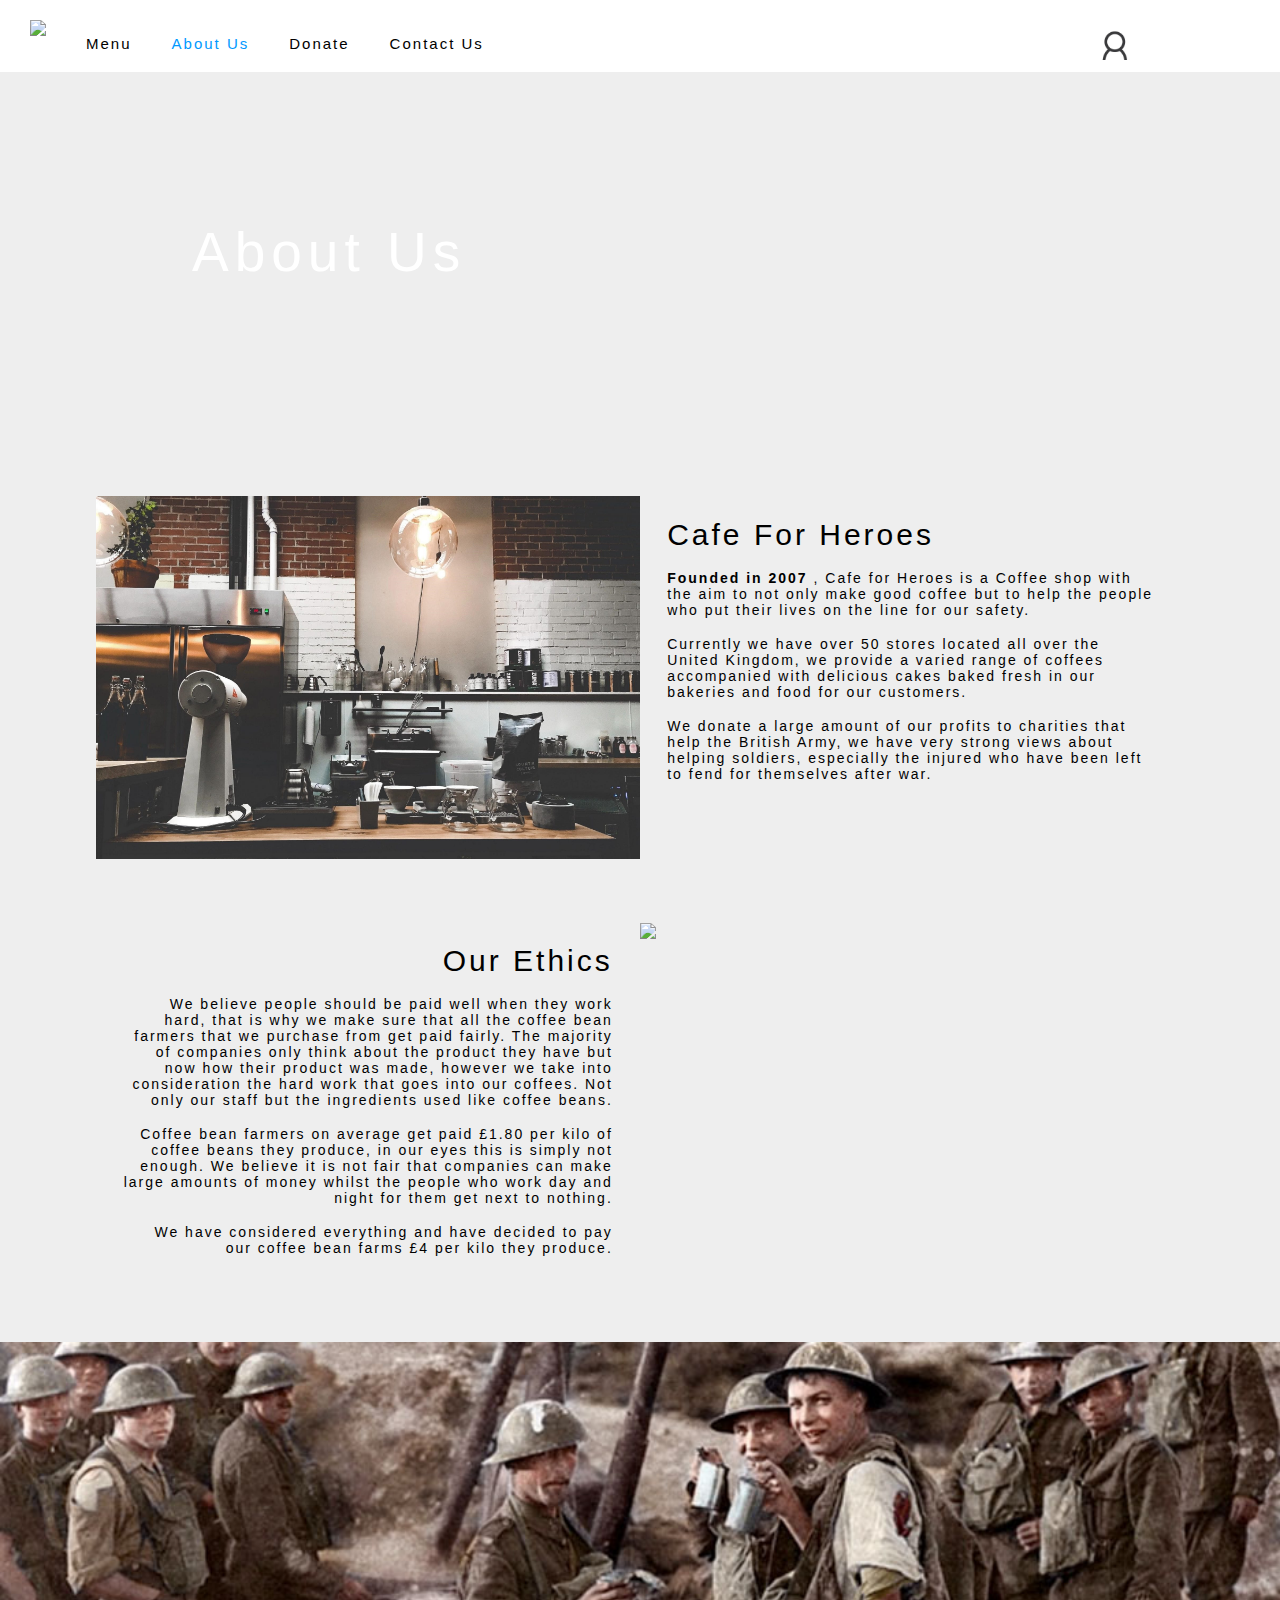
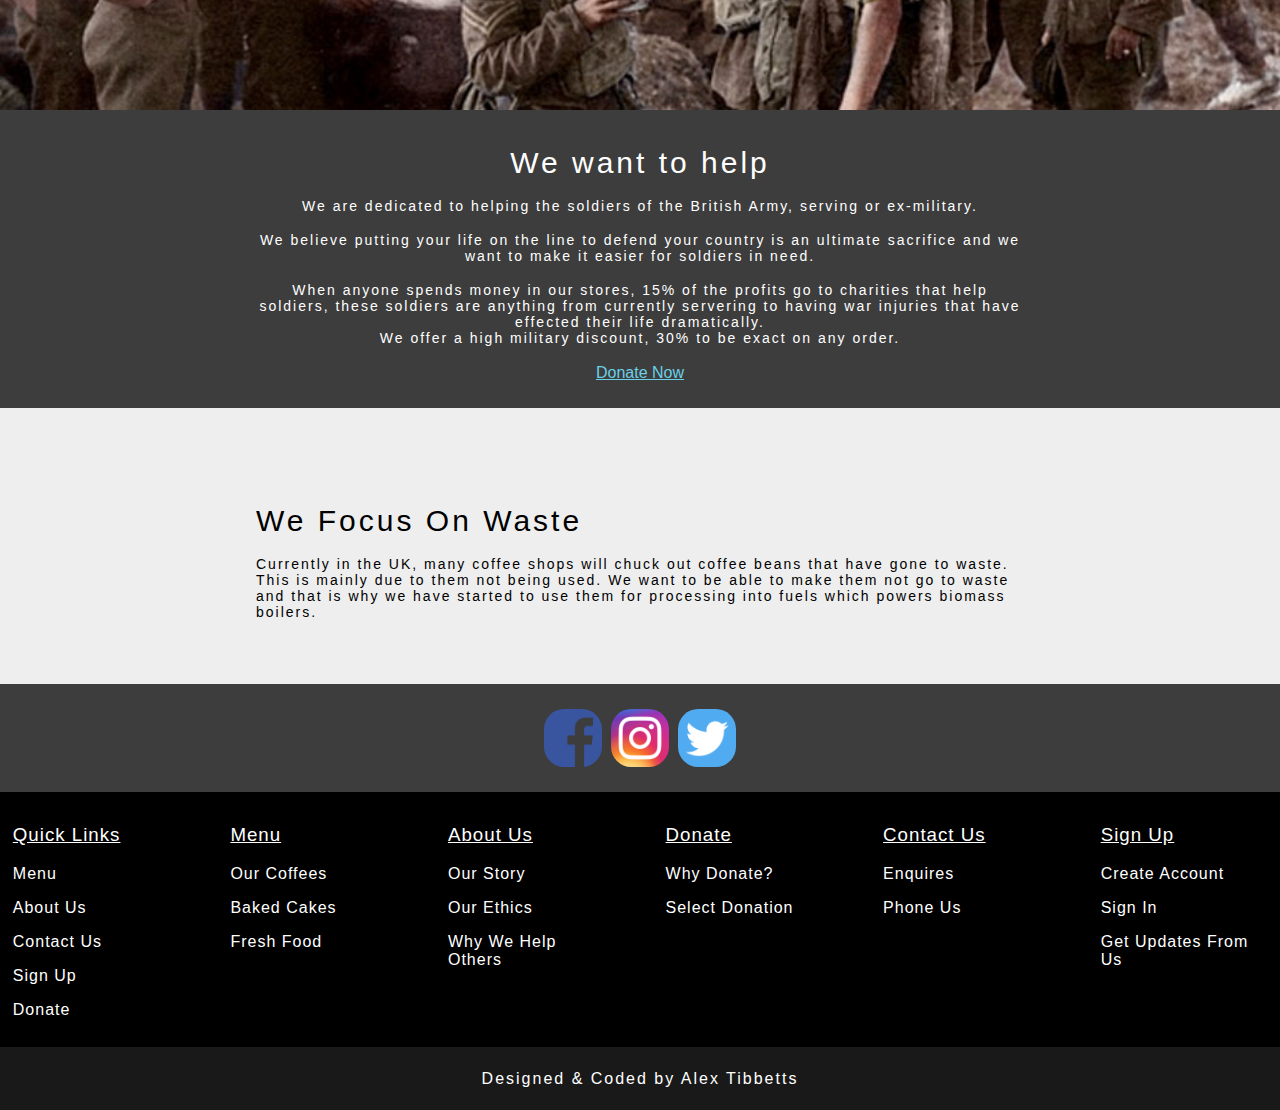
==== aboutUs.html @ fe607f74 "Add files via upload" ====
<!DOCTYPE html>
<html lang="en"> 
    <head>
        <meta charset="UTF-8">
        <meta name="viewport" content="width=device-width, initial-scale=1.0"> <!-- Responsive -->
        <meta http-equiv="X-UA-Compatible" content="IE=edge">
        <title> CafeForHeroes - About Us </title>
        <link rel="Stylesheet" type="text/css" href="Stylesheet.css"> 
        <link rel="icon" type="image/png" href="Images/Favicon.png">
    </head>
    <body>
        <div id="NavbarBackground">
            <div id="Navbar">
                <div class="NavbarContent" style="margin-left: 30px;">
                    <a href="index.html"><img src="images/hfh.png" id="NavbarImg"></a>
                </div>
                <div style="padding-top: 15px;">
                    <div class="NavbarContent">
                        <a href="menu.html"> Menu </a>
                    </div>
                    <div class="NavbarContent">
                        <a href="#" style="color: rgb(0, 153, 255);"> About Us </a>
                    </div>
                    <div class="NavbarContent">
                        <a href="donate.html"> Donate </a>
                    </div>
                    <div class="NavbarContent">
                        <a href="contact.html"> Contact Us </a>
                    </div> 
                    <a href="signUp.html"><img src="Images/LogIn.jpeg" id="SignUp"></a>
                    <br style="clear: both">
                </div>
            </div>
        </div>
        <div id="AboutUsTop">
            <h2>About Us</h2> 
        </div>
        <div class="AboutUsContainers">
            <img src="Images/CoffeeShop.png" class="AboutUsImage">
            <div id="AboutUsTxtRight" class="AboutUsAllTxt">
                <h2> Cafe For Heroes </h2> <br>
                <p> <b> Founded in 2007 </b>, Cafe for Heroes is a Coffee shop with the aim to not only make good coffee but to help the people 
                    who put their lives on the line for our safety. </p> <br>
                <p> Currently we have over 50 stores located all over the United Kingdom, we provide a varied range of coffees accompanied with 
                    delicious cakes baked fresh in our bakeries and food for our customers. </p> <br>
                <p> We donate a large amount of our profits to charities that help the British Army, we have very strong views about helping soldiers,
                    especially the injured who have been left to fend for themselves after war. </p>
            </div>  <br style="clear: both;">
        </div>
        <div class="AboutUsContainers">
            <div id="AboutUsTxtLeft" class="AboutUsAllTxt">
                <h2> Our Ethics </h2> <br>
                <p> We believe people should be paid well when they work hard, that is why we make sure that all the coffee bean farmers that we purchase
                    from get paid fairly. The majority of companies only think about the product they have but now how their product was made, however we take into 
                    consideration the hard work that goes into our coffees. Not only our staff but the ingredients used like coffee beans. </p> <br>
                <p> Coffee bean farmers on average get paid £1.80 per kilo of coffee beans they produce, in our eyes this is simply not enough. We believe it is not fair that
                    companies can make large amounts of money whilst the people who work day and night for them get next to nothing. </p> <br>
                <p> We have considered everything and have decided to pay our coffee bean farms £4 per kilo they produce.</p>

            </div>
            <img src="images/CoffeeFarmAboutUs.png" class="AboutUsImage"> 
            <br style="clear: both;">
        </div>
        <div id="AboutUsHelp">
            <img src="Images/AboutUsBanner.png" style="width: 100%;">
            <div id="AboutDonateTxt" class="AboutUsContainers">
                <h2> We want to help </h2> <br>
                <p> We are dedicated to helping the soldiers of the British Army, serving or ex-military. </p> <br>
                <p> We believe putting your life on the line to defend your country is an ultimate sacrifice and we want to make it easier for soldiers in need. </p> <br> 
                <p> When anyone spends money in our stores, 15% of the profits go to charities that help soldiers, these soldiers are anything from currently 
                    servering to having war injuries that have effected their life dramatically.</p>
                <p> We offer a high military discount, 30% to be exact on any order. </p> <br>
                <a href="donate.html" style="color: rgb(105, 208, 231);"> Donate Now </a>
            </div>
        </div>
        <div id="AboutUsBottom">
            <div id="WasteTxt" class="AboutUsContainers">
                <h2> We Focus On Waste </h2> <br>
                <p> Currently in the UK, many coffee shops will chuck out coffee beans that have gone to waste. This is mainly due to them not being used.
                    We want to be able to make them not go to waste and that is why we have started to use them for processing into fuels which powers biomass boilers. </p>
            </div>
        </div>
        <div id="Icons"> 
            <div id="CenterIcons">
                <a><img src="Images/1.png" style="margin-right: 5%;"></a>
                <a><img src="Images/2.jpeg" style="margin-right: 5%;"></a>
                <a><img src="Images/3.png"></a> <br style="clear: both;">
            </div>
        </div> 
        <div id="Sitemap">
            <span id="SitemapListRight">
            <div class="SitemapList">
                <h3> Quick Links </h3> 
                <p> Menu </p>
                <p> About Us </p>
                <p> Contact Us </p>
                <p> Sign Up </p>
                <p> Donate </p>
            </div> 
            <div class="SitemapList">
                <h3> Menu </h3> 
                <p> Our Coffees </p> 
                <p> Baked Cakes </p>
                <p> Fresh Food </p>
            </div> 
            <div class="SitemapList">
                <h3> About Us </h3> 
                <p> Our Story </p>
                <p> Our Ethics </p>
                <p> Why We Help Others </p>
            </div> 
            <div class="SitemapList">
                <h3> Donate </h3> 
                <p> Why Donate? </p>
                <p> Select Donation </p>
            </div> 
            <div class="SitemapList">
                <h3> Contact Us </h3> 
                <p> Enquires </p>
                <p> Phone Us </p>
            </div>  
            </span>
            <div class="SitemapList">
                <h3> Sign Up </h3> 
                <p> Create Account </p>
                <p> Sign In </p>
                <p> Get Updates From Us </p>
            </div> <br style="clear: both;">
        </div>
        <div id="credits">
            <p> Designed & Coded by Alex Tibbetts </p>
        </div>
    </body>
</html>
---- Stylesheet.css ----
body {
    margin: 0;
    font-family: sans-serif;
    background-color: rgb(238, 238, 238);
    width: 100%;
    height: 100%;
}

#TopLink {
    text-align: center;
    background-color: black;
    padding: .25% 0;
}

#TopLink a {
    margin: 0;
    color: white;
}

#slideshowImg {
    background-image: url(Images/Slideshow/1.jpg);
    width: 100%;
    height: 400px;
    background-position: center;
    background-size: cover;
    transition: background 0.5s linear; 
}

#HomeTitle {
    text-align: center;
    background-color: rgb(0, 0, 0);
    padding: 2% 0;
    color: white;
    box-shadow: 0px 10px 10px 0px black;
}

#HomeTitle h2 {
    margin: 0;
    font-size: 35px;
    letter-spacing: 4px;
}

#HomeTitle p {
    font-size: 20px;
    letter-spacing: 1px;
}

hr {
    width: 65%;
    margin: 50px auto 0;
    border: 1px solid rgb(96, 95, 95);
    opacity: 0.5;
}
#Navbar {
    background-color: white;
    font-weight: bold;
    width: 100%;
    margin: 0 auto; 
}

#NavbarImg {
    height: 50px;
    transition: 1s;
}

#NavbarImg:hover {
    transition: 1s;
    transform: scale(1.1);
}

.NavbarContent {
    font-size: 15px;
    letter-spacing: 2px;
    cursor: pointer;
    float: left;
    padding: 0;
    text-align: left;
    text-decoration: none;
    transition: 1s;
    margin: 20px;
}


#Navbar .NavbarContent:hover a {
    color: rgb(0, 153, 255);
    transition: 1s;
}


#Navbar a {
    font-weight: lighter;
    transition: 1s;
    color: black;
    text-decoration: none;
    display: block;
}

#SignUp {
    height: 30px;
    float: right;
    margin-top: 15px;
    margin-right: 150px;
    cursor: pointer;
}

#SignUp:hover {
    transform: scale(120%);
}

#indexStillBack {
    background-image: url(Images/accountBackground.png);
    background-size: cover;
    background-repeat: no-repeat;
    background-attachment: fixed;
    padding: 150px 0;
}

#CoffeeHome {
    width: 65%;
    margin: 0 auto 100px;
}

.CoffeeContent {
    text-align: center;
    width: 25%; 
    padding: 2% 1%;
    background-color: white;
    box-shadow: 0px 3px 20px 2px black;
    float: left;
}

#menuLinkButton {
    background-color: rgb(201, 236, 250);
    text-align: center;
    width: 25%;
    padding: 1%;
    border: 1px solid black;
    box-shadow: 0px 3px 20px 3px black;
    margin: 25px 0;
    cursor: pointer;
    transition: 1s;
}

#menuLinkButton:hover  {
    transition: 1s;
    opacity: 1;
    transform: scale(1.05);
}

.CoffeeContent img {
    width: 85%;
    max-height: 300px;
}

#CoffeeButton {
    letter-spacing: 2px;
    padding: 15px 0;
    cursor: pointer;
    text-align: center;
    border-radius: 25px;
    margin: 20px auto 0;
    max-width: 200px;
    transition: 1s;
    border: 1px solid rgb(13, 13, 214);
}

#CoffeeButton a {
    text-decoration: none;
    color: rgb(13, 13, 214);
}

#CoffeeButton:hover {
    transition: 1s;
    box-shadow: 0px 0px 5px 0px rgb(13, 13, 214);
}

#AboutCoffee {
    width: 83%;
    margin:  180px auto 0;
    background-color: white; 
}

#AboutTxtLeft {
    text-align: center;
    padding: 2.5%;
    width: 45%;
    float: left;
}

#AboutImg {
    width: 45%;
    margin: 2.5%;
    float: left;
}

#CoffeeCenter:hover p {
    transition: 1s;
    transform: scale(1.1);
    opacity: 1;
}

#AboutCoffee p {
    font-size: 14px;
}

#Icons img {
    width: 30%;
    border-radius: 35%;
    float: left;
    cursor: pointer;
}

#Icons {
    background-color: rgb(61, 61, 61);
    padding: 2% 0;
}

#credits {
    background-color: rgb(25, 25, 25);
    padding: .5% 0;
    text-align: center;
    color: white;
    letter-spacing: 2px;
}

#CenterIcons {
    width: 15%;
    margin: 0 auto;
}

#Icons img:hover {
    transform: scale(90%);
}

#Sitemap {
    background-color: black;
    color: white;
}

.SitemapList {
    width: 13%;
    float: left;
    text-align: left;
    padding: 1%;
}

.SitemapList h3 , .SitemapList p {
    font-weight:lighter;
    letter-spacing: 1px;
}

.SitemapList h3 {
    text-decoration: underline;
}

#SitemapListRight .SitemapList {
    margin-right: 2%;
}

#OthersFlag {
    filter: grayscale(50%);
    opacity: 0.8;
    width: 35%;
    max-height: 90%;
    margin: 2.5% 0 2.5% 5%;
    float: left;
}

#OthersRight {
    width: 50%;
    margin: 2.5% 5% 2.5% 0;
    height: 90%;
    float: right;
}

#Others {
    width: 100%;
    height: 105vh;
    position: relative;
    background-image: url(Images/Soldier2.jpeg);
    background-size: cover;
}

.OthersBoxes img {
    width: 100%;
    max-height: 200px;
}

.OthersBoxes {
    opacity: 0.85;
    box-shadow: 0px 3px 20px 2px black;
    background-color: white;
    float: left;
    width: 47.5%;
    max-height: 375px;
    transition: 1s;
}

.OthersBoxes:hover {
    opacity: 1;
    box-shadow: 0px 3px 20px 5px black;
    transition: 1s;
    transform: scale(1.05);
}

.BoxesTxt {
    padding: 2.5% 5% 5%;
}

#BoxesButton {
    letter-spacing: 2px;
    padding: 5px 0;
    cursor: pointer;
    text-align: center;
    border-radius: 25px;
    margin-top: 5px;
    max-width: 200px;
    transition: 1s;
    border:  1px solid rgb(129, 200, 228);
}

#BoxesButton a {
    text-decoration: none;
    color: rgb(129, 200, 228);
    transition: 1s;
}

#BoxesButton:hover {
    background-color:rgb(129, 200, 228);
    transition: 1s;
}

#BoxesButton:hover a {
    color: white;
}

#Partnerships {
    background-image: url(Images/PartnerBackground.jpeg);
    background-size: cover;
    background-repeat: no-repeat;
    background-attachment: fixed;
    padding: 50px;
    text-align: center;
}

#Partnerships img {
    width: 100%;
}

#PartnershipsCenter {
    width: 15%;
    margin: 0 auto;
}

#MenuTop {
    background-image: url(Images/MenuTop.png);
    min-height: 30vh;
    padding-top: 50px;
    background-repeat: no-repeat;
    background-size: cover;
}

#MenuBody {
    background-image: url(Images/MenuImages/MenuBackground.png);
    background-repeat: no-repeat;
    background-attachment: fixed;
    background-size: cover;
    padding: 50px 0;
}

#MenuWidth {
    width: 1020px; 
    margin: 0 auto; 
}

#MenuTopTxt {
    padding: 10px;
    width: 480px;
    text-align: center;
    height: 200px;
    height: 100%;
}

#MenuTopTxt p {
    font-size: 20px;
    letter-spacing: 3px;
}

#MenuTopTxt h2 {
    letter-spacing: 3px;
    font-size: 40px;
}

.MenuImages img {
    width: 100%;
    transition: 1s;
}

.MenuImages {
    width: 75%;
    margin: 20px auto;
    text-align: center;
}

.MenuProduct {
    cursor: pointer;
    width: 17%;
    padding: 2.5%;
    background-color:white;
    box-shadow: 0px 3px 20px 2px black;
    float: left;
    margin-top: 25px;
}

.Ingredients {
    display: inline-block;
    margin: 0 auto 5%;
    padding: 5px 10px;
    cursor: pointer;
    background-color: #333;
}

.Ingredients:active {
    background-color: rgb(89, 89, 89);
}

.Ingredients P {
    color: white;
    font-size: 0.8em;
    margin: 0; 
}

.MenuHeaders {
    font-size: 20px;
    letter-spacing: 3px;
}

.MenuDescription {
    font-size: 14px;
}

.MenuProduct:hover {
    transform: scale(1.05);
    box-shadow: 0px 3px 30px 2px black;
}

.MenuTitles {
    font-size: 30px;
    letter-spacing: 5px;
    background-color: white;
    border: 3px solid black;
    padding: 5px 20px;
    display: inline-block;

}

.MenuOrderButton {
    font-size: 20px;
    letter-spacing: 3px;
    background-color: white;
    border: 1px solid black;
    padding: 2px 20px;
    text-align: center;
    display: inline-block;
}

.MenuOrderButton:hover {
    transform: scale(1.05);
    background-color: rgb(235, 233, 233);
}

#AboutUsTop {
    background-image: url(https://d36bl1cjgcfngd.cloudfront.net/wp-content/uploads/sites/2/2020/01/22173756/Our-Story.jpg);
    background-repeat: no-repeat;
    background-size: cover;
    padding: 8% 0 8% 15%;
}

#AboutUsTop h2 {
    color: white;
    font-weight: lighter;
    letter-spacing: 6px;
    font-size: 55px;
    display: inline-block;
}

.AboutUsContainers {
    width: 85%;
    margin: 5% auto;
}

.AboutUsImage {
    width: 50%;
    float: left;
}
.AboutUsAllTxt {
    float: left;
    width: 45%;
}

#AboutUsTxtRight {
    text-align: left;
    padding: 2% 2.5%;
}

#AboutUsTxtLeft {
    text-align: right;
    padding: 2% 2.5%; 
}

.AboutUsContainers h2 {
    margin: 0;
    font-size: 30px;
    letter-spacing: 3px;
    font-weight: lighter;
}

.AboutUsContainers p {
    font-size: 14px;
    letter-spacing: 2px;
    margin: 0;
}

#AboutUsHelp {
    background-color: rgb(61, 61, 61);
    color: white;
    text-align: center;
    padding: 0 0 2% 0;
}

#AboutDonateTxt , #WasteTxt {
    width: 60%;
    margin: 2.5% auto 0;
}

#AboutUsBottom {
    background-image: url(Images/PartnerBackground.jpeg);
    background-size: cover;
    background-repeat: no-repeat;
    background-attachment: fixed;
    padding: 5% 0;
}

#AccountBackground {
    background-image: url(Images/accountBackground.png);
    background-size: cover;
    background-repeat: no-repeat;
    background-attachment: fixed;
    padding: 25px;
}

#CreateAccountForm , #AccountFormTop {
    background-color: white;
    box-shadow: 0px 3px 20px 2px black;
    padding: 20px;
    width: 60%;
    margin: 0 auto 25px;
    color: grey;
    text-align: center;
}

#CreateAccountForm h2 {
    font-size: 30px;
}

#AccountAdvantages {
    width: 90%;
    margin: 0 auto;
}

.AccountAdvatangesLeftRight {
    float: left;
    width: 50%;
}

.AccountAdvatangesLeftRight h4 {
    font-size: 20px;
}

#SignInLinkButton {
   border: 1px solid black;
   width: 15%;
   margin: 0 auto;
   cursor: pointer;
   background-color: white;
   font-size: 15px;
}

.formInput, #country , .bankFormInput {
    width: 90%;
    padding: 10px 20px;
    border: none;
    border-bottom: 3px solid rgb(129, 200, 228);
    margin-bottom: 20px;
    letter-spacing: 2px;
    text-align: center;
}

.newsQuestion {
    margin: 0 auto;
    width: 90%;
    padding: 2% 5% 5%;
}

#formButton {
    width: 75%;
    margin: 30px auto 0;
    padding: 20px 0;
    cursor: pointer;
    background-color: white;
    font-size: 15px;
    border-color: black;
}

#SignInButton {
    padding: 20px 0;
    cursor: pointer;
    background-color: white;
    font-size: 15px;
    width: 50%;
    margin-bottom: 20px;
    border-color: black;
}

#formButton:hover , #SignInLinkButton:hover, #SignInButton:hover, #donateOnClick:hover {
    transform: scale(105%);
    background-color: rgb(201, 236, 250);
}

#SignInSection {
    display: none;
}

#noAccount {
    cursor: pointer;
    font-weight: bold;
}

#noAccount:hover {
    color:rgb(178, 224, 242)
}

#donateBody {
    background-image: url(Images/bodyBackground.png);
    padding: 8% 15% 8% 0;
    background-size: cover;
    background-repeat: no-repeat; 
}

#donateRight {
    float: right;
    width: 40%;
    text-align: center;
}

#donateRight h2 {
    font-weight: lighter;
    letter-spacing: 6px;
    font-size: 55px;
    display: inline-block;
}

#donateRight p {
    font-size: 20px; 
    letter-spacing: 2px; 
}

.donationTab {
    float: left;
    width: 25%;
    padding: 5% 1%;
    color: white;
    background-color: rgb(0, 0, 157);
    cursor: pointer;
    height: 400px;
    box-shadow: 0px 3px 20px 2px black;
}

.donationMoneyCircle {
    max-width: 200px;
    max-height: 200px;
    border-radius: 50%;
    background-color: white;
    color: black;
    margin: 0 auto 15%;
    padding: 2%;
}

.donationMoneyCircle p {
    margin: 0;
}

.donationMoneyCircle h2 {
    margin-top: 30%;
    font-size: 50px;
}

.donationTab:required {
    background-color: red;
}

#bankForm {
    width: 80%;
    margin: 5% auto;
}

.bankFormInput {
    width: 50%;
}

#PasswordCheckButton {
    padding: 1% 5%;
    cursor: pointer;
    border: 1px solid black;
    background-color: rgb(238, 238, 238);
}

#formButton {
    width: 20%;
}

#PasswordCheckButton:hover {
    background-color: rgb(185, 184, 184);
}

#contact {
    width: 100%;
    float: left;
    background-size: cover;
    background-repeat: no-repeat;
    background-attachment: fixed;
    background-image: url(Images/contactright.jpg);
}

#contactTop {
    text-align: center;
    background-color: rgb(61, 61, 61);
    color: white;
    padding: 1% 5%;
}

#contactDetails {
    width: 45%;
    margin: 0 auto;
    padding: 5% 0;
}

#contactTop h2 {
    font-size: 40px;
    letter-spacing: 3px;
}

#contactDetails h3 {
    font-size: 30px;
    letter-spacing: 2px;
}

#contactDetails p, #contactTop p {
    font-size: 25px;
    letter-spacing: 1px;
}
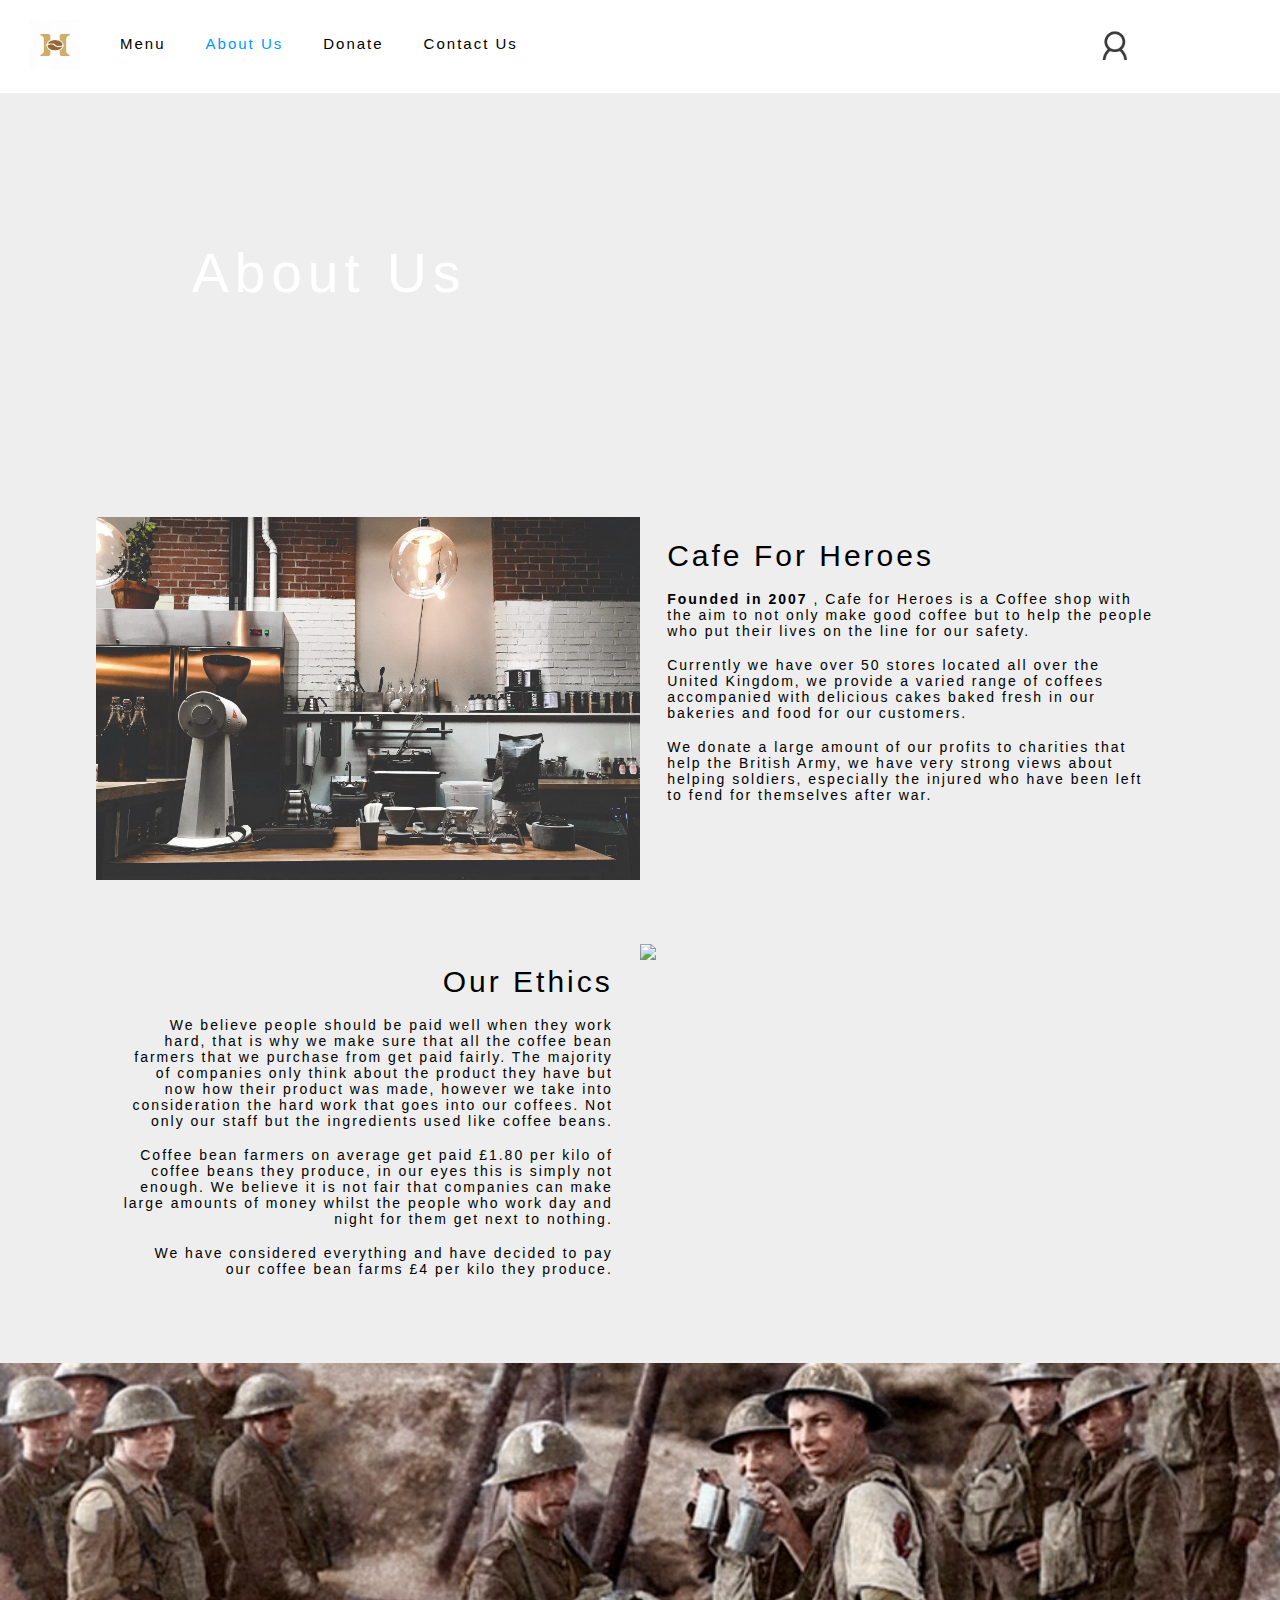
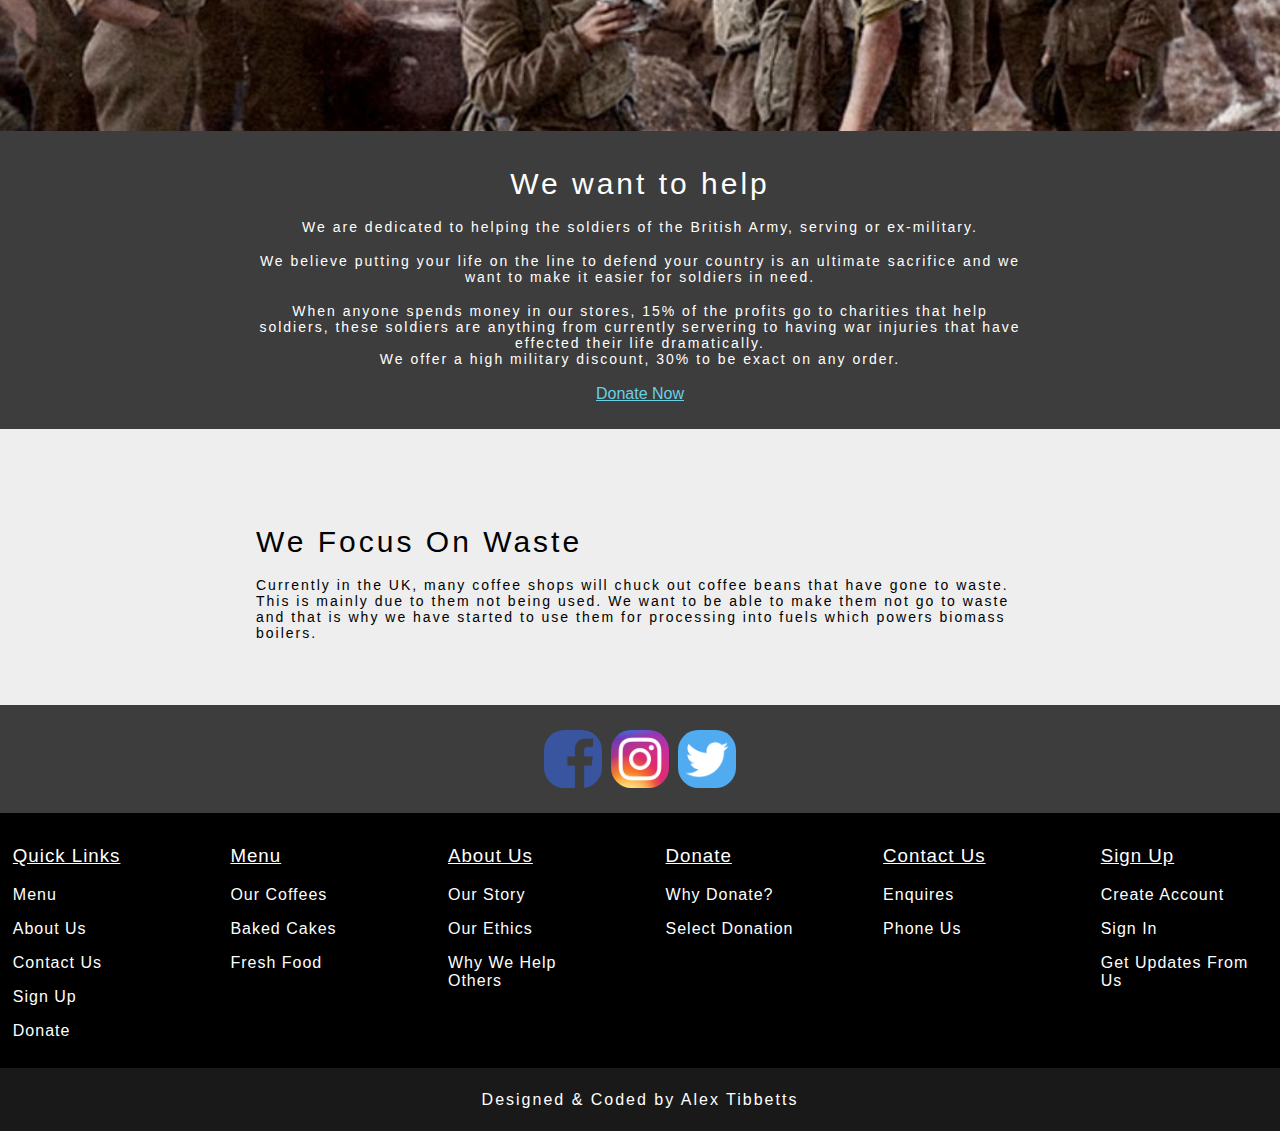
==== commit d19d211c: "Update aboutUs.html" ====
--- a/aboutUs.html
+++ b/aboutUs.html
@@ -12,7 +12,7 @@
         <div id="NavbarBackground">
             <div id="Navbar">
                 <div class="NavbarContent" style="margin-left: 30px;">
-                    <a href="index.html"><img src="images/hfh.png" id="NavbarImg"></a>
+                    <a href="index.html"><img src="Images/hfh.png" id="NavbarImg"></a>
                 </div>
                 <div style="padding-top: 15px;">
                     <div class="NavbarContent">
@@ -131,4 +131,4 @@
             <p> Designed & Coded by Alex Tibbetts </p>
         </div>
     </body>
-</html>+</html>
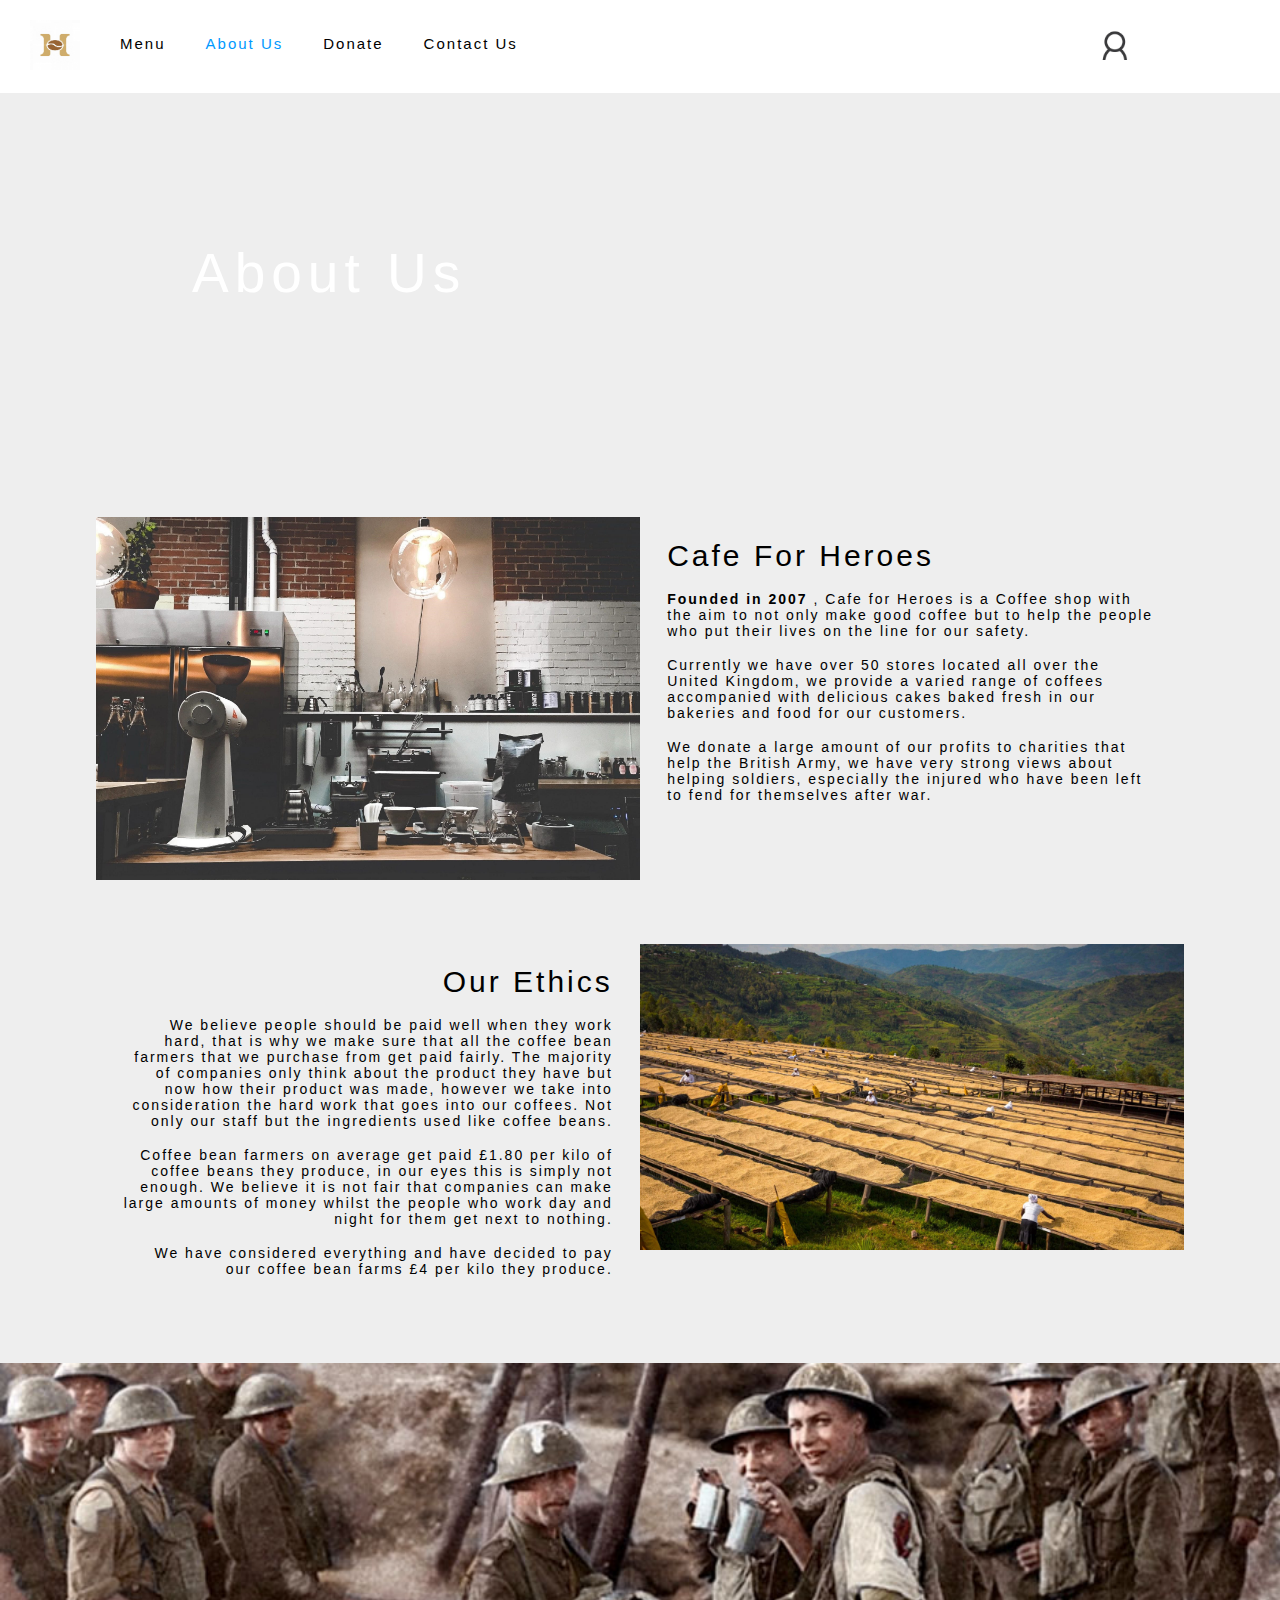
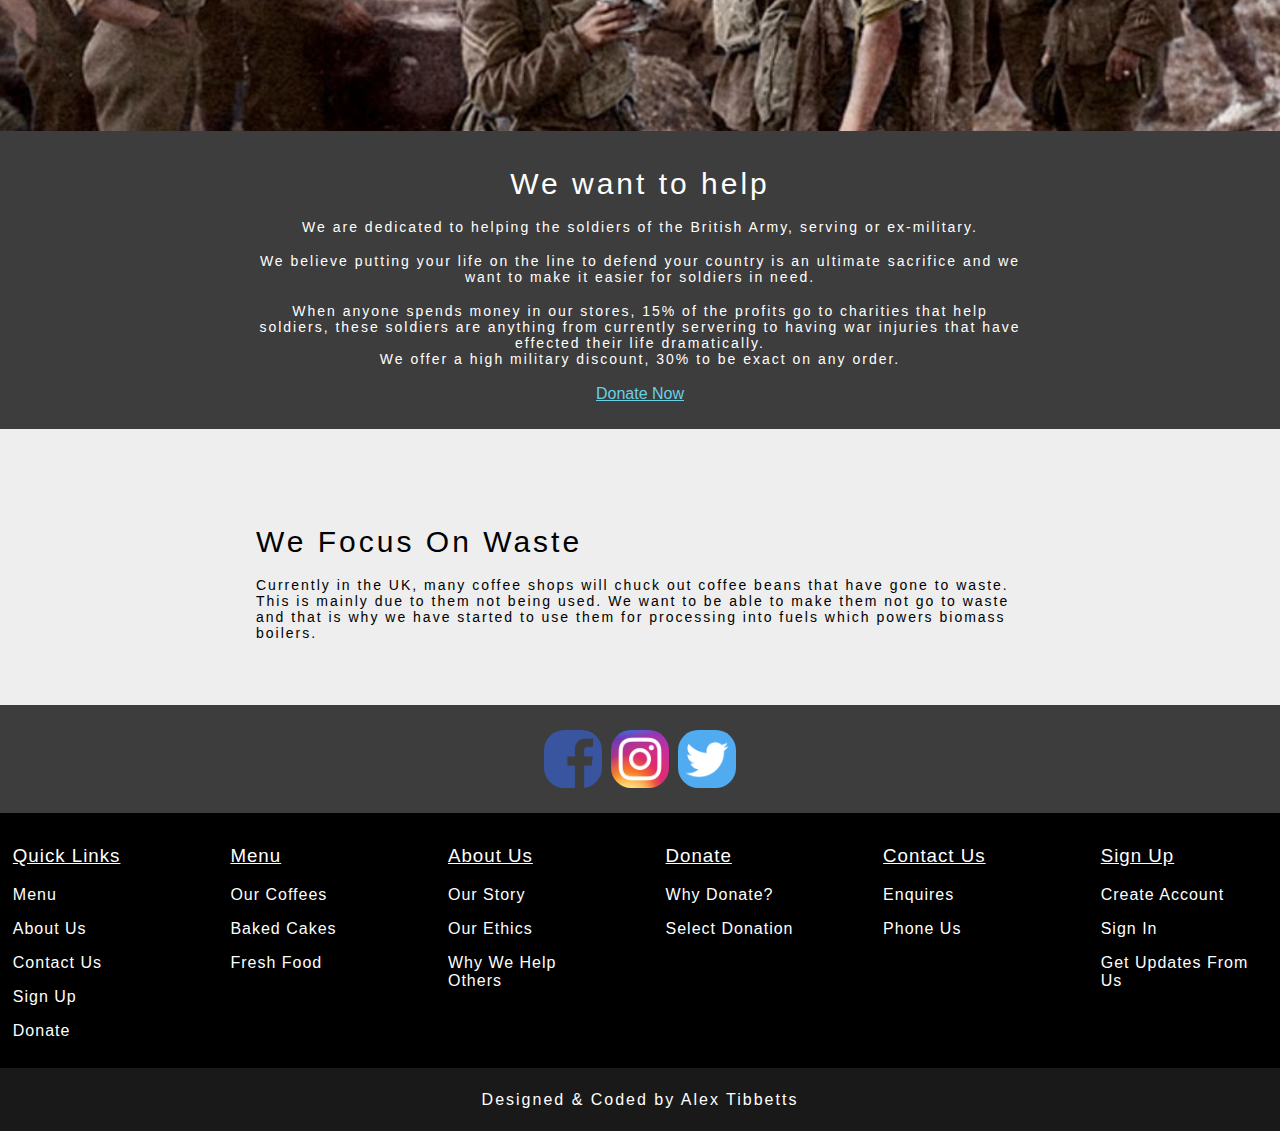
==== commit b350a52a: "Update aboutUs.html" ====
--- a/aboutUs.html
+++ b/aboutUs.html
@@ -58,7 +58,7 @@
                 <p> We have considered everything and have decided to pay our coffee bean farms £4 per kilo they produce.</p>
 
             </div>
-            <img src="images/CoffeeFarmAboutUs.png" class="AboutUsImage"> 
+            <img src="Images/CoffeeFarmAboutUs.png" class="AboutUsImage"> 
             <br style="clear: both;">
         </div>
         <div id="AboutUsHelp">
